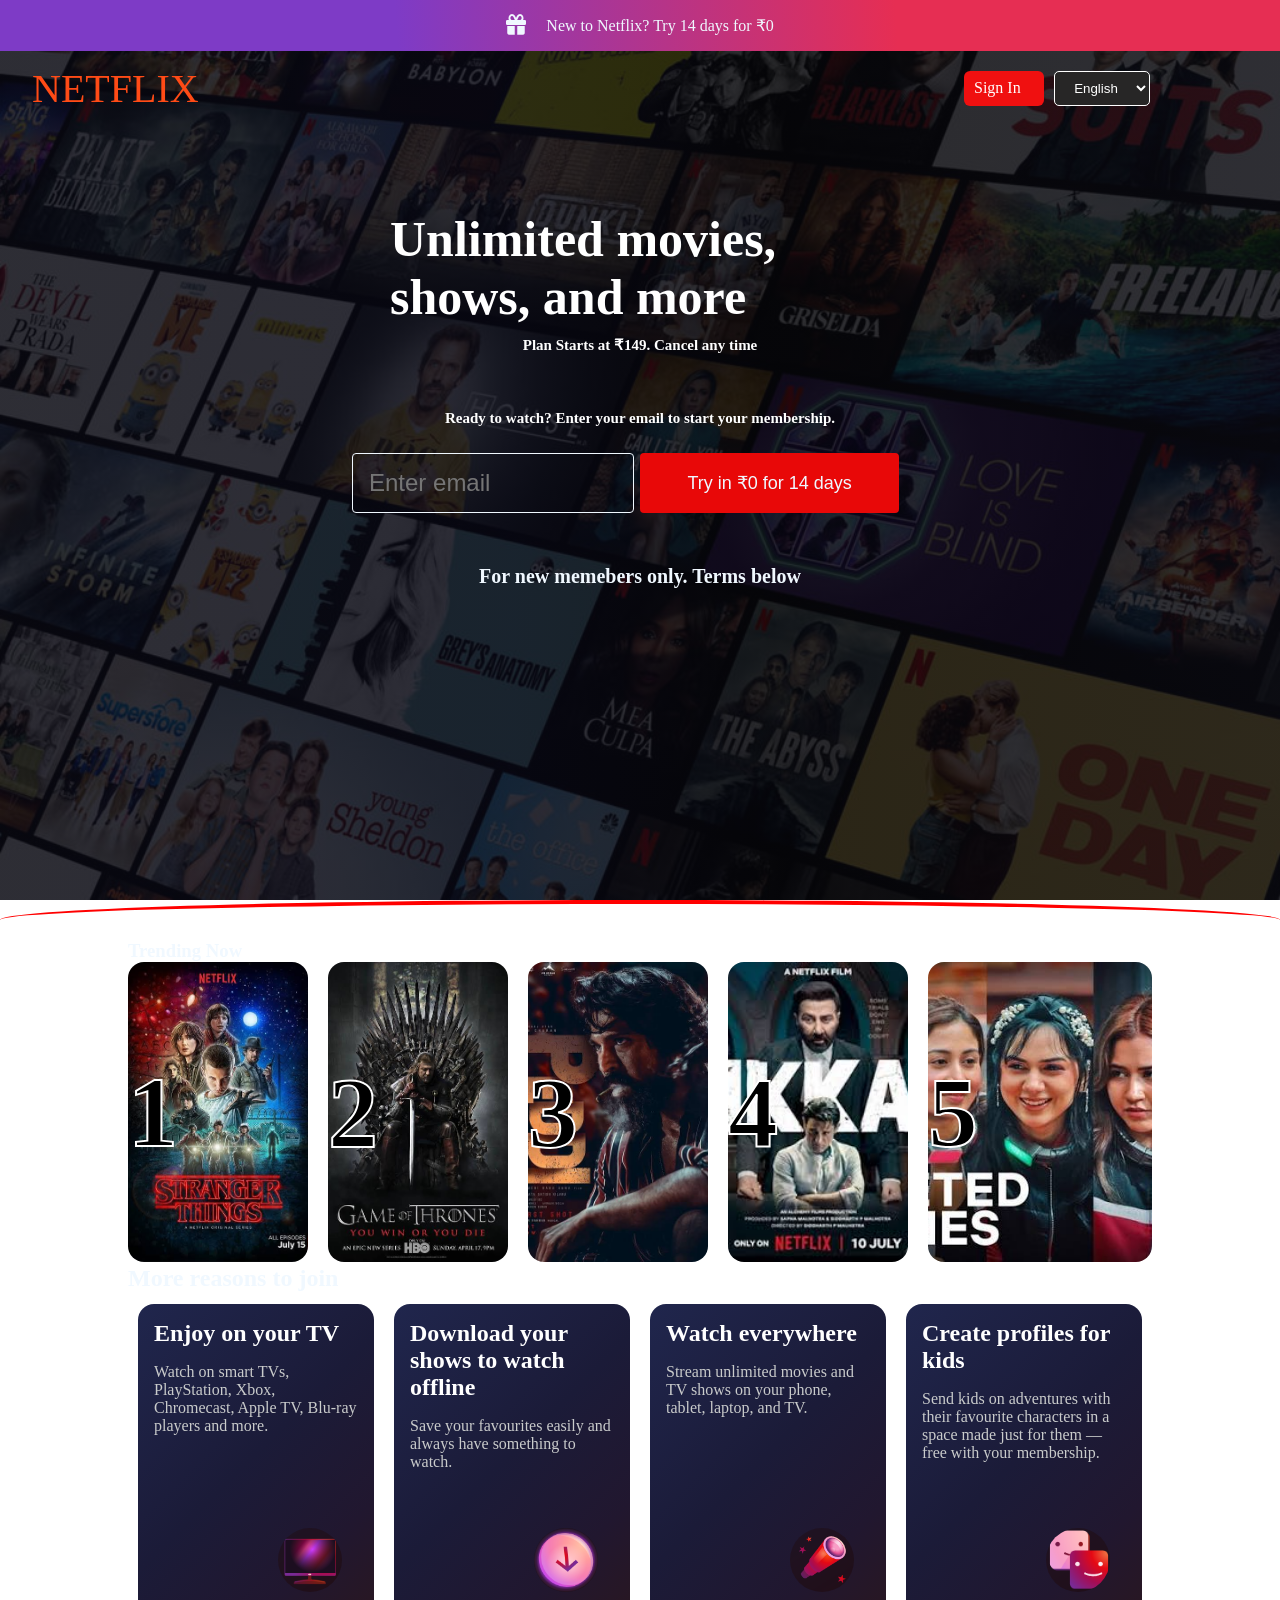
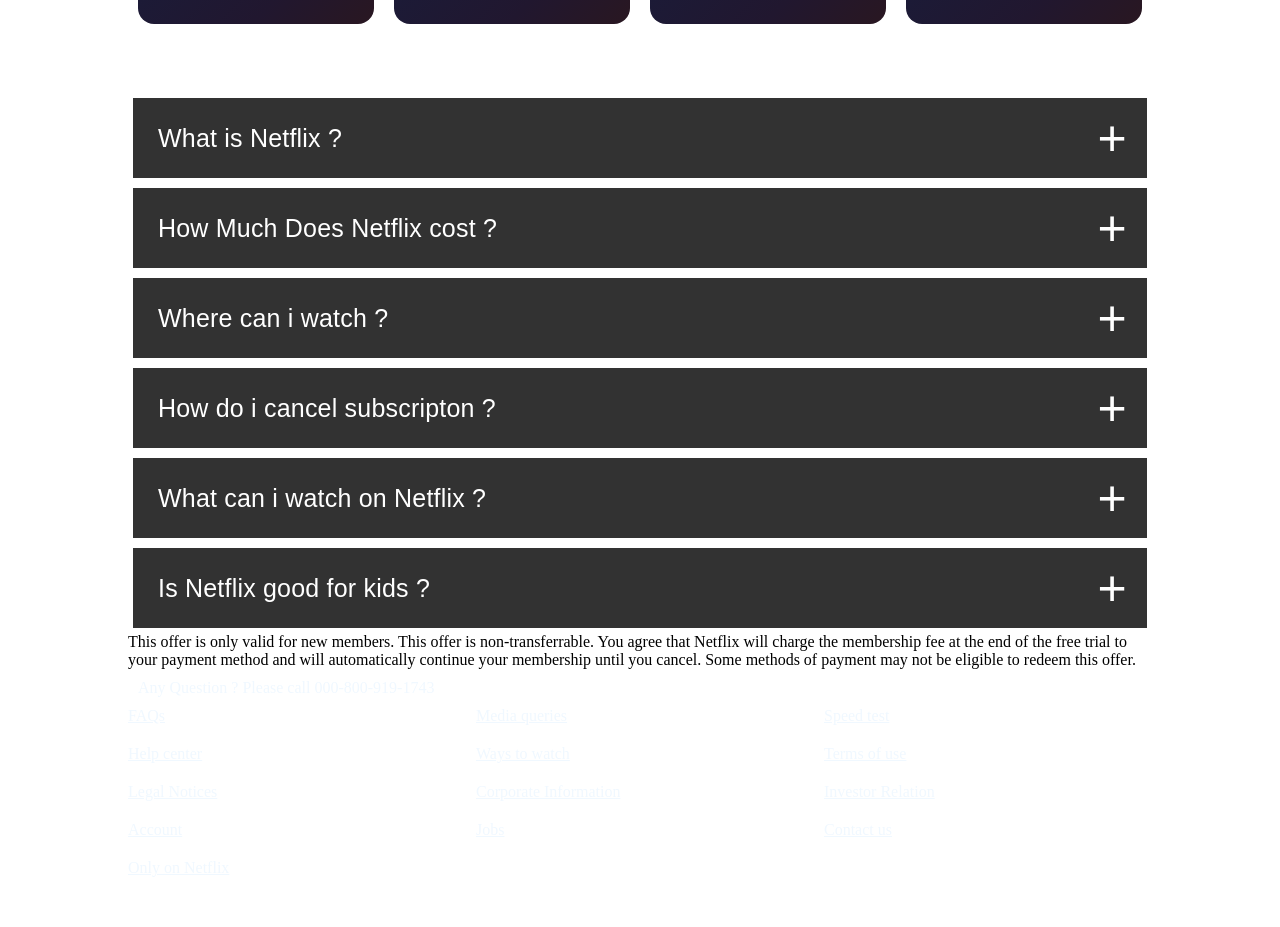
==== index.html @ bebeac04 "Rename Netflixclone.html to index.html" ====
<!DOCTYPE html>
<html lang="en">
<head>
    <meta charset="UTF-8">
    <meta name="viewport" content="width=device-width, initial-scale=1.0">
    <title>Document</title>
    <link rel="stylesheet" href="Netflixclone.css">
     <link rel="stylesheet"
      href="https://cdnjs.cloudflare.com/ajax/libs/font-awesome/6.5.2/css/all.min.css">
</head>
    <body>
             <div class="header11">
         <div class="imgcontainer11">  
            <!-- <img src="giftt.jpg" class="actimage11"> -->
             <i class="fa-solid fa-gift"></i>
         </div>
         <a href="loginpage.html"> New to Netflix? Try 14 days for &#8377;0</a>
      </div>
         <div class="page1">
            <div class="header">
      <div class="netflix-title">
         <p class="netflix-text">NETFLIX</p>
      </div>
           <div class="headerfeature">
                <div class="signinbox">
                     <a class="actsignin" href="loginpage.html"> Sign In</a>
                      </div>
                <div class="languagebox"> 
                   <select name="language" id="language">
                    <option value="en">English</option>
                    <option value="hi">Hindi</option>
                    <option value="fr">Marathi</option>
                    <option value="es">Bengali</option>
                    <option value="pj">Punjabi</option>
                   </select>
                </div>
            </div>
            
           </div>

        <div class="maincontainer">
           <div class="childcontainer">
          
          <div class="Mainheading">
          <h1>  Unlimited movies, shows, and more  </h1>
          </div>
           <p> Plan Starts at &#8377;149. Cancel any time</p>
           <br>
        </br>

           <div class="mid"> <p> Ready to watch? Enter your email to start your membership.</p>
              </div>
           <div class="inputcontainer"> 
             <div class="inputbox">  <input type="text" placeholder="Enter email" class="input-email"> </div>
             <div class="inputbox">  <button> Try in &#8377;0 for 14 days </button> </div>
           </div>
          <div> 
            <h3>For new memebers only. Terms below</h3>
          </div>
           </div>

           </div>
         </div>
         <!-- page 1 content -->

         <div class="page2">
           <div class="redline"></div>
            <div class="headerbox"> 
               <h3 id="mainheading"> Trending Now </h3>
            </div>

            <div class="contentbox">
              
               <div class="boxpage2">
                  <img src="./images/st.jpg"  class="boxpage2img">
                  <span class="number">1</span>
               </div>
                 <div class="boxpage2">
                  <img src="./images/got.jpg"  class="boxpage2img">
                  <span class="number">2</span>
               </div>
                 <div class="boxpage2">
                  <img src="./images/peddi.jpeg"  class="boxpage2img">
                  <span class="number">3</span>
               </div>
                 <div class="boxpage2">
                  <img src="./images/ikka.jpeg"  class="boxpage2img">
                  <span class="number">4</span>
               </div>
                 <div class="boxpage2">
                  <img src="./images/lockup.jpeg"  class="boxpage2img">
                  <span class="number">5</span>
               </div>

            </div>
            <!-- full screen detail -->
             <div class="image-modal">
                   <span class="close-btnn">&times;</span>
                   <img class="modal-img">
                   <div class="modal-detail">
                     <div class="detail-top">
                        <span class="year">2026</span>
                        <span class="movie-type">Action</span>
                        <span class="ager"> U/A 13+</span>
                     </div>
                     <div class="detail-bottom">
                        Lorem ipsum dolor sit amet consectetur adipisicing elit. Placeat, facere!
                     </div>
                        <a class="detail-btn" href="loginpage.html"> Try 14 days for  &#8377;0</a>
                   </div>

             </div>

          <div class="about">

          <div id="mainheading2"> 
            <h2> More reasons to join</h2>
          </div>

            <div class="reasontojoin">

           <div class="reasonbox">
           <div class="reasontext">
            <h2>Enjoy on your TV </h2>
            <p>  Watch on smart TVs, PlayStation, Xbox, Chromecast, Apple TV, Blu-ray players and more. 
                </p>
                    </div>
            <div class="reasonimgbox">
              
              <div class="imgposition">
             <img src="./images/tvclone.jpg" >
              </div>
            </div>
         </div>

           <div class="reasonbox">
           <div class="reasontext">
            <h2>Download your shows to watch offline </h2>
            <p> Save your favourites easily and always have something to watch.

            </p>
            </div>
            <div class="reasonimgbox">
               <div class="imgposition">
                <!-- <img src="reasonimg.jpeg" class="actreasonimg"> -->
                <img src="./images/downloadclone.png" alt="">

              </div>
            </div>


         </div>

           <div class="reasonbox">
           <div class="reasontext">
            <h2>Watch everywhere</h2>
            <p> Stream unlimited movies and TV shows on your phone, tablet, laptop, and TV.

            </p>
            </div>
                 <div class="reasonimgbox">
               <div class="imgposition">
                 <img src="./images/3rdimageclone.png" alt="">
              </div>
            </div>


         </div>

           <div class="reasonbox">
           <div class="reasontext">
            <h2> Create profiles for kids </h2>
            <p> Send kids on adventures with their favourite characters in a space made just for them — free with your membership.
            </p>
              </div>
            <div class="reasonimgbox">
               <div class="imgposition">
              <img src="./images/kidsclone.png" alt="">
              </div>
         </div>


         </div>


            </div>
            </div>
         </div>

         <!-- page 2 content -->

      <div class="page3">   
           
      <div class="page3header">
        <h2> Frequently Asked Question </h2>  
      </div>

      <div class="Questions">
      
         <div class="actquestion">
            <h2>What is Netflix ?</h2>
            <i class="fa-solid fa-plus" id="plus-icon"></i> 
         </div>
         <div class="answer">
            Netflix is a streaming service that offers a wide variety of award-winning TV shows, movies, anime, documentaries and more – on thousands of internet-connected devices.

You can watch as much as you want, whenever you want, without a single ad – all for one low monthly price. There's always something new to discover, and new TV shows and movies are added every week!
         </div>

         <div class="actquestion">
            <h2>  How Much Does Netflix cost ?</h2>
             <i class="fa-solid fa-plus" id="plus-icon"></i>
         </div>
         <div class="answer">
            New members can try 14 days of Netflix for ₹0. After the free trial ends, your plan will automatically renew at the regular price depending on the plan you select. Plans range from ₹149 to ₹649.

Watch Netflix on your smartphone, tablet, Smart TV, laptop or streaming device. No extra costs, cancel at anytime.
         </div>

         <div class="actquestion" > 
            <h2> Where can i watch ? </h2>
             <i class="fa-solid fa-plus" id="plus-icon"></i>
         </div>
         <div class="answer">
            Watch anywhere, anytime. Sign in with your Netflix account to watch instantly on the web at netflix.com from your personal computer or on any internet-connected device that offers the Netflix app, including smart TVs, smartphones, tablets, streaming media players and game consoles.
You can also download your favourite shows with the iOS or Android app. Use downloads to watch while you're on the go and without an internet connection. Take Netflix with you anywhere.
         </div>

         <div class="actquestion" > 
            <h2> How do i cancel subscripton ?</h2>
             <i class="fa-solid fa-plus" id="plus-icon"></i>
         </div>
         <div class="answer">
           <p> Netflix is flexible. You can easily cancel your account online in two clicks. There are no cancellation fees – start or stop your account </p>

         </div>

         <div class="actquestion">
            <h2>  What can i watch on Netflix ?</h2>
             <i class="fa-solid fa-plus" id="plus-icon"></i>
         </div>
         <div class="answer">
            Netflix has an extensive library of feature films, documentaries, shows, anime, award-winning Netflix originals, and more. Watch as much as you want, anytime you want.
         </div>

         <div class="actquestion"> 
            <h2> Is Netflix good for kids ? </h2>
             <i class="fa-solid fa-plus" id="plus-icon"></i>
         </div>
         <div class="answer">
            The Netflix Kids experience is included in your membership to give parents control while kids enjoy family-friendly TV shows and films in their own space.

Kids profiles come with PIN-protected parental controls that let you restrict the maturity rating of content kids can watch and block specific titles you don’t want kids to see.
         </div>
        
          <div class="page3footer">  
            <p>This offer is only valid for new members. This offer is non-transferrable. You agree that Netflix will charge the membership fee at the end of the free trial to your payment method and will automatically continue your membership until you cancel. Some methods of payment may not be eligible to redeem this offer.</p>
          </div>
         </div>
         
        <!-- page 3 content -->
         <div class="page4"> 
            <div class="page4header"> 
           <p> Any Question ? Please call  <a> 000-800-919-1743</a></p>
            </div>

            <div class="specialfeaturs">
               <a >FAQs</a>
               <a >Media queries</a>
               <a> Speed test </a>
               <a href="">Help center </a>
               <a href="">Ways to watch</a>
               <a href="">Terms of use </a>
               <a href=""> Legal Notices</a>
               <a href="">Corporate Information</a>
               <a href=""> Investor Relation </a>
               <a href="">Account </a>
               <a href=""> Jobs</a>
               <a href="">Contact us</a>
               <a href="">Only on Netflix</a>
         
        </div>
           <div class="page4footer">
             <p >© 2026 Nitin Maurya. Netflix Landing page project.</p>
           </div>
            </div>
        </div>
        




        <script src="script.js"></script>
    </body>
    </html>
---- Netflixclone.css ----
*{
    margin: 0;
    padding: 0;
    box-sizing: border-box;
}
body{
    padding:0;
    margin:0;
    transition: all 400ms ease;
}
@view-transition{
   navigation:auto;
}
button{
    cursor: pointer;
}
.header11{
    width: 100%;
    height: 3.2rem;
    display: flex;
    position: fixed;
    z-index: 100;
    gap:20px;
    justify-content: center;
    align-items: center;
    background: #8A54C2;
    background: linear-gradient(86deg, rgb(126, 59, 198) 31%, rgb(230, 46, 83) 70%);
}
i{
    color: aliceblue;
    font-size: 20px;
}
a{
    color: aliceblue;
    font-family: fantasy;
    cursor: pointer;
    text-decoration: none;
}
.page1{
     background:linear-gradient(to right,rgba(9, 9, 18, 0.8), rgba(8, 8, 20, 0.8) 40%,rgba(6, 6, 10, 0.8)60%,rgba(10, 10, 17, 0.8)),
      url("./images/netflixbgimg.jpg");
    background-repeat: no repeat;
    background-size: cover;
    background-position: center;
    min-height: 100vh;
}
.header{
    width:100%;
    height: 10rem;
    display: flex;
    gap:15px;
    justify-content:space-between;
    align-items: center;     
}
.netflix-title{
    margin-top:1rem;
    margin-left: 2rem;
}
.netflix-text{
    font-size:40px;
    color: #ff4b16;
}
.headerfeature{
    margin-top: 1rem;
    margin-right: 1rem;
    display: flex;
    align-self:center;
    gap: 10px;
    height:35px;
    width:300px;
}
.signinbox{
 width:80px;
 border:none;
 border-radius:6px;
 display:flex;
 justify-content: center;
 align-items: center;
 background-color: rgb(240, 16, 16);

}  
.actsignin{
    display: flex;
    align-items: center;
    color:white;
    width: 60px;
    text-align: center;
}
#language{
    color: white;
    background: #272626;
    border: 1px solid white;
    border-radius: 5px;
    text-align: center;
    text-align-last: center;
    width:6rem;
    height:2.2rem;
}
.maincontainer{
   width:500px;
   height:70%;
   margin:0 auto;
   padding-top:50px;
}
.childcontainer{
   display: flex;
   flex-direction: column;
   justify-content: center;
   align-items: center;
}
.Mainheading{
    font-family: fantasy;
    color:white;
    font-size: 25px;
    font-weight: 900;
}
.childcontainer p{
     font-family:fantasy;
     color:white;
     padding: 10px;
     font-size: 15px;
     font-weight: bold;
}
.childcontainer h3{
    font-size: 20px;
    font-family: fantasy;
    color:aliceblue;
}
.input-email{
    border: 1px solid aliceblue;
    padding-left: 1rem;
    border-radius:4px;
    margin: 0 auto;
    width: 98%;
    height: 60%;
    font-size: 1.5rem;
    background-color: transparent;
    color:azure;
}
.inputcontainer{
    margin-top: 1rem;
    display: flex;
    width:36rem;
    height:7rem;
}
.inputbox{
    border-radius:4px;
    margin: 0 auto;
    width:99%;
    height:90%;
    font-size:1.5rem;
    background-color: transparent;
    color:azure;
}
.inputbox button{
     background-color: rgb(232, 8, 8);
     font-size:large;
     overflow: hidden;
     border-radius: 4px;
     color: aliceblue;
     height: 60%;
     width: 90%;
     border: none;
}
 .page2{
  background: 
  linear-gradient(to bottom,
  #06041f
  ),
  url("")
 }
 .redline{
    width: 100%;
    height: 40px;
    border-top: 4px solid red;
    border-radius:60%;
    box-shadow:0,0,10px red;
 }
 .headerbox{
   width:80%;
   margin: 0 auto;

 }
 #mainheading{
    font-family: fantasy;
    color: aliceblue;
 }
 #mainheading2{
    width:80%;
    margin: 0 auto;
    height: 2rem;
    display: flex;
    align-items: center;
}
#mainheading2 h2{
   font-family: fantasy;
   color: aliceblue;  
}
 .contentbox{
    width:80%;
    margin: auto;
    display: flex;
    gap:20px;
    overflow: hidden;
 }
 .boxpage2{
    position: relative;
    z-index: 1;
   min-width: 180px;
   height: 300px;
   display: flex;
   justify-items: center;
   align-items: center;
   transition: transform 0.3s ease;
 }
 .image-modal{
   display: none;
   position:fixed;
   inset:0;
   z-index: 1000;
   background: rgba(0,0,0,0.7);
   backdrop-filter:blur(6px);
   flex-direction: column;
   justify-content: center;
   align-items: center;
   height: 600px;
   width: 650px;
   margin: 2rem auto;
   border-radius: 8px;
 }
 .modal-img{
   position: absolute;
   width: 650px;
   height: 600px;
   object-fit: cover;
   border-radius: 8px;
 }
 .modal-detail{
   width: 100%;
   bottom:0px;
   height:600px;
   background: linear-gradient(to top,#181818 20%,transparent 100%);
   z-index:2000;
   display: flex;
   flex-direction: column; 
   justify-content:end;
 }
 .detail-top{
   margin-left:2rem;
 }
 .detail-bottom{
   margin: 2rem;
   margin-bottom:6rem;
   color: white;
 }
 .detail-btn{
   margin-bottom: 1rem;
   margin-left: 2rem;
   padding: 1rem;
   border: none;
   border-radius: 5px;
   background-color: #ff4b16;
   width:170px;
 }
 .detail-top span{
   border-radius:3px;
   background: #323232;
   color: #fff;
   font-size: smaller;
   padding:0.5rem;
   transition: all 300ms ease;
 }
 .detail-top span:hover{
   background: #272626;
 }
 .close-btnn{
   display: flex;
   justify-content: center;
   align-items: center;
   position:absolute;
   z-index:2001;
   height: 40px;
   width: 40px;
   font-size: 35px;
   border-radius: 50%;
   top: 15px;
   right: 15px;
   color:white;
   cursor: pointer;
   transition: all 300ms ease;
 }
 .close-btnn:hover{
   background:#565555;
 }
 .number{
    position: absolute;
    /* left: 60px;
    bottom:-10px; */
    font-family: fantasy;
    font-size: 100px;
    font-weight: bold;
    color: black;

    -webkit-text-stroke: 2px white;
 }
 .boxpage2:hover{
    cursor: pointer;
   transform: scale(1.07);
 }
 .boxpage2img{
    object-fit: cover;
    object-position: center;
    height: 100%;
    width:100%;
    border-radius: 1rem;
 }
 .reasontojoin{
    display: grid;
    grid-template-columns: repeat(4,1fr);
    width: 80%;
    margin: 0 auto;
    height: 100%;
 }
 @media (max-width: 1000px) {
    .reasontojoin{
        grid-template-columns: repeat(2,1fr);
    }
 }
 .reasonbox{
    display:grid;
    height:20rem;
    grid-template-rows: repeat(2,1fr);
    background: linear-gradient(135deg,#20264d 0%, #1b1b38 48%,#21172f 78%, #291721 100%);
    border-radius:1rem;
    margin: 10px;
    padding: 1rem;
 }
 .reasontext h2{
        font-family:fantasy;
        font-weight:bold;
        color:white;
        margin-bottom: 1rem;
 }
 .reasontext p{
        font-family:fantasy;
        color:rgb(201, 203, 203);
 }
 .reasonimgbox{
    display:flex; 
    justify-content:end;
    align-items: end;
 }
 .imgposition{
    height: 4rem;
    width: 4rem;
    overflow:hidden;
    margin: 1rem;
 }
 .imgposition img{
   object-fit: cover;
   height:100%;
   width: 100%;
   border-radius:50%;
 }
 .actreasonimg{
    object-fit: cover;
    height: 100%;
    width:100%;
 }
  .page3{
     background: 
     linear-gradient(to bottom,
         #020024
         ),
        url("")
        }
 .page3header{
    width:80%;
    margin: auto;
    padding: 1rem;
    font-family: fantasy;
    color:white;
 }

 .Questions{
    width:80%;
    display:grid;
    grid-template-columns: 1fr;
    margin:0 auto;
    overflow: none;
 }
 #plus-icon{
   transition: transform 0.3s ease;
 }
 #plus-icon.active{
   transform: rotate(45deg);
 }
 .answer{
    display: none;
    width:99%;
    margin: -2px auto;
    background: #323232;
    transition: all 400ms ease,padding 0.4s ease;
    font-size:25px;
    color:#fff;
    font-family: Arial, Helvetica, sans-serif;
    font-weight: 400;
    letter-spacing:0.2px;
    line-height: 1.4;
    padding: 20px 25px;
 }
 .actquestion.active +.answer{
    display: block;
    max-height: 400px;
    padding: 20px;
 }
 .actquestion{
    display: flex;
    justify-content:space-between;
    cursor: pointer;
    margin:5px;
    background-color: #323232;
    align-items: center;
    height: 5rem;
 }
 .actquestion:hover{
    background-color: rgb(76, 75, 75);
    transition-duration: 500ms;
    transition-timing-function: ease;
 }
 .actquestion i{
    font-size:50px;
    color:#fff;
    font-family: Arial, Helvetica, sans-serif;
    font-weight: 400;
    letter-spacing:0.2px;
    line-height: 1.4;
    margin-right: 20px;
 }
 .actquestion h2{
    font-size:25px;
    color:#fff;
    font-family: Arial, Helvetica, sans-serif;
    font-weight: 400;
    letter-spacing:0.2px;
    line-height: 1.4;
    padding: 20px 25px;
 }
.page4header p{
    color: aliceblue;
    width: 80%;
    padding: 10px;
    margin: auto;
}
.specialfeaturs{
    display:grid;
    grid-template-columns: repeat(auto-fit,minmax(250px,1fr));
    gap:20px;
    margin: 0 auto;
    width: 80%;
}
.specialfeaturs a{
    text-decoration: underline;
    color: aliceblue;
}
.specialfeaturs a:hover{
    color: blue;
    transition: all 300ms ease;
}
.page4footer{
    display: flex;
    justify-content: center;
    padding: 1rem;
    color: #fff;
}




@media(max-width:600px){
.page1{
    min-height: 100%;
}
.netflix-title{
    margin-top:1rem;
    margin-left:1rem;
    margin-right: 2rem;
}
.netflix-text{
    font-size:25px;
}
.maincontainer{
    display: flex;
    justify-content: center;
    align-items: center;
    padding-left: 2rem;
    width: 100%;
}
.childcontainer{
    width: 100%;
}
.Mainheading{
  font-size: 15px;
}
.inputcontainer{
    display: flex;
    flex-direction: column;
    align-items: center;
    justify-content: center;
    width: 100%;
    height: 8rem;
}
.inputbox{
    width:90%;
}
 .contentbox{
    width:80%;
    margin: auto;
    display: flex;
    gap:20px;
    overflow:scroll;
 }
 .boxpage2{
    position: relative;
    z-index: 1;
    min-width:100px;
    height:150px;
    display: flex;
    justify-items: center;
    align-items: center;
    transition: transform 0.3s ease;
 }
 .number{
    position: absolute;
    bottom: 20px;
    font-family: fantasy;
    font-size: 50px;
    font-weight: bold;
    color: black;
    -webkit-text-stroke: 2px white;
 }
 .boxpage2:hover{
    cursor: pointer;
    transform: scale(1.05);
 }
 .boxpage2img{
    object-fit: cover;
    object-position: center;
    height: 100%;
    width:100%;
    border-radius: 1rem;
 }
 #mainheading2{
    margin-top: 1.5rem;
    font-size: 13px;
 }
 .image-modal{
   height:400px;
   width:100%;
   margin: 6rem auto;
   border-radius: 8px;
 }
 .modal-img{
   position: absolute;
   width:100%;
   height: 400px;
   object-fit: cover;
   border-radius:8px;
 }
 .modal-detail{
   width: 100%;
   bottom:0px;
   height:400px;
   background: linear-gradient(to top,#181818 20%,transparent 100%);
   z-index:2000;
   display: flex;
   flex-direction: column; 
   justify-content:end;
 }
 .detail-top{
   margin-left:1rem;
 }
 .detail-bottom{
   margin-bottom: 4rem;
 }
 .detail-btn{
   padding: 0.6rem;
 }
 .close-btnn{
   top: 15px;
   right: 15px;
 }
.reasontojoin{
        grid-template-columns: repeat(1,1fr);
    }
.reasonbox{
    display:grid;
    margin: 5px auto;
    width: 100%;
    height:13rem;
    grid-template-rows: repeat(2,1fr);
 }
.page3header{
    padding-top: 1.5rem;
    padding-bottom: 1rem;
    font-size:11px;
 }
.actquestion{
    display: flex;
    justify-content:space-between;
    min-height:4rem ;
    margin: 5px;
 }
.Questions{
    width:90%;
    display:grid;
    grid-template-columns:1fr;
    margin:auto;
    overflow: none;
 }
 .actquestion i{
    font-size: 25px;
    margin-right: 10px;
 }
 .actquestion h2{
   font-size: 20px;
 }
 .answer{
   font-size: 18px;
 }
 .page3footer{
    margin-top: 1.5rem;
    margin-bottom: 1.5rem;
 }
 .specialfeaturs{
    gap: 15px;
}
}
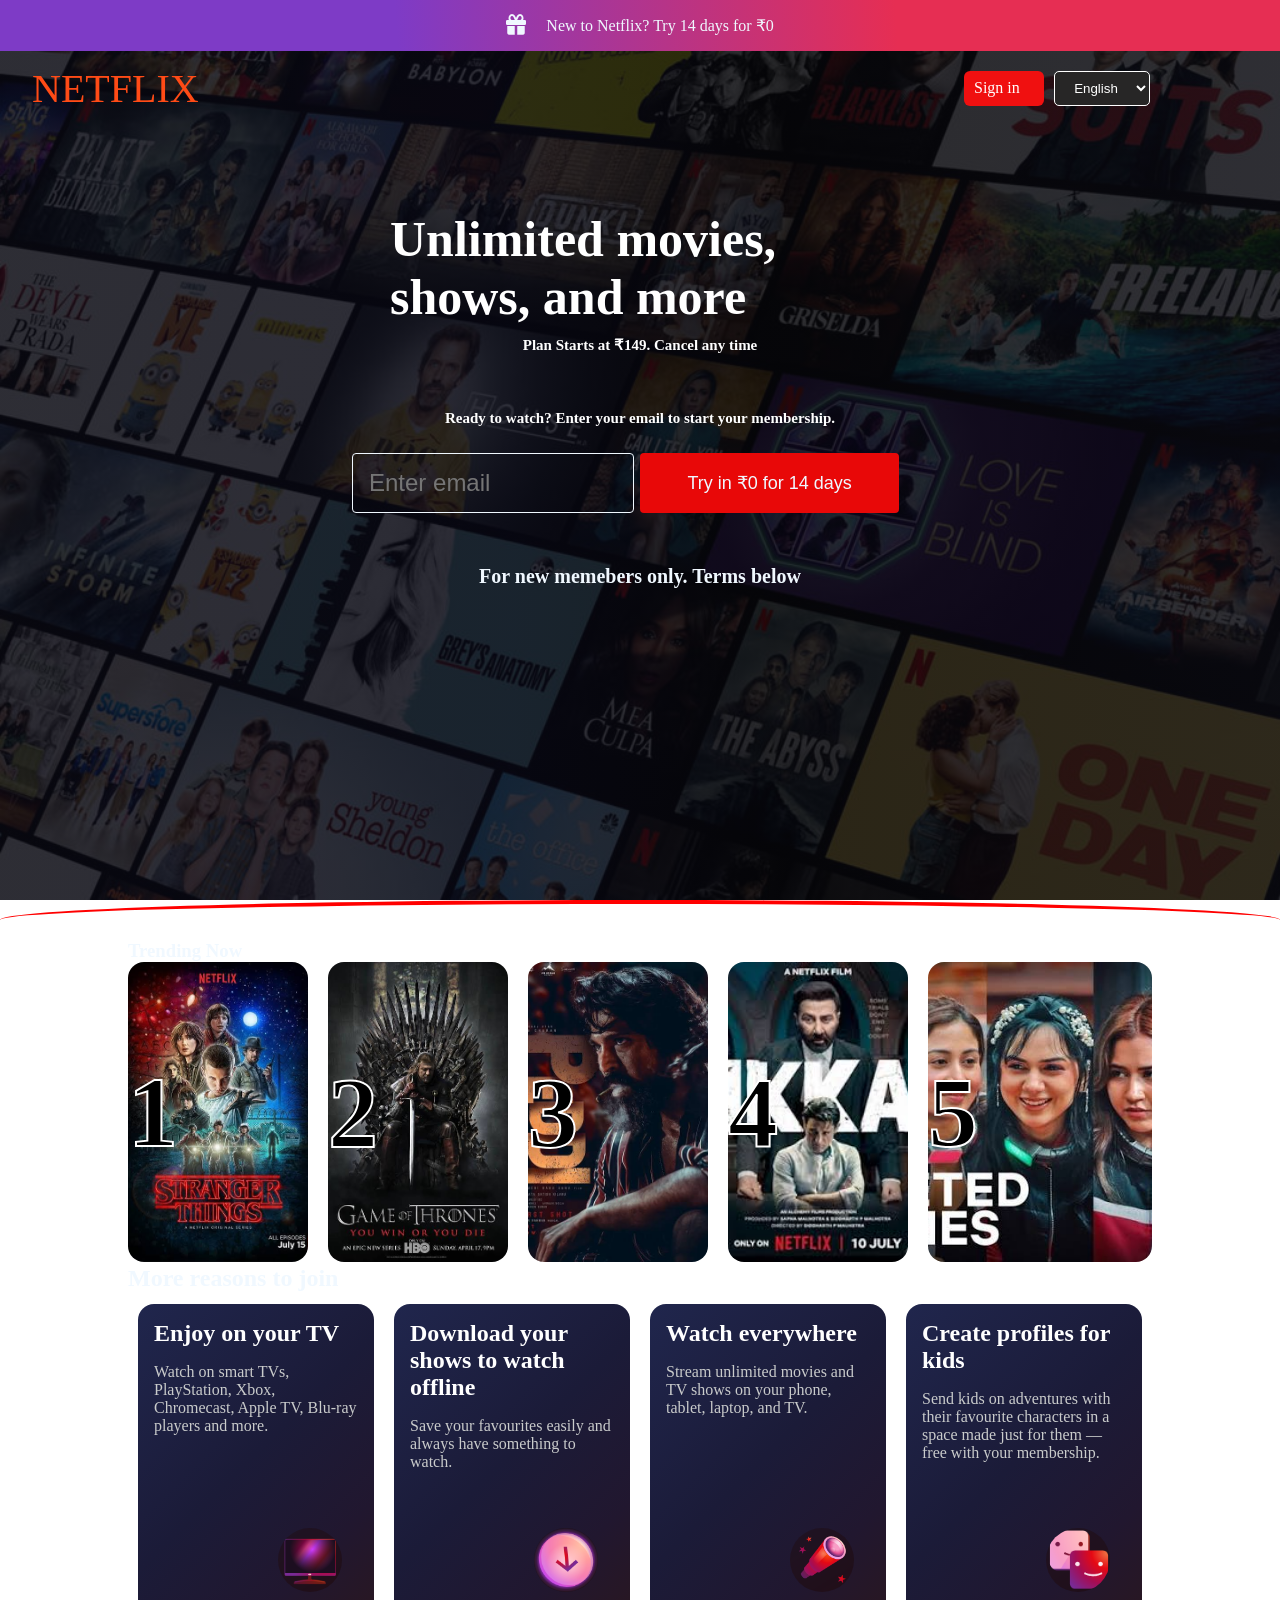
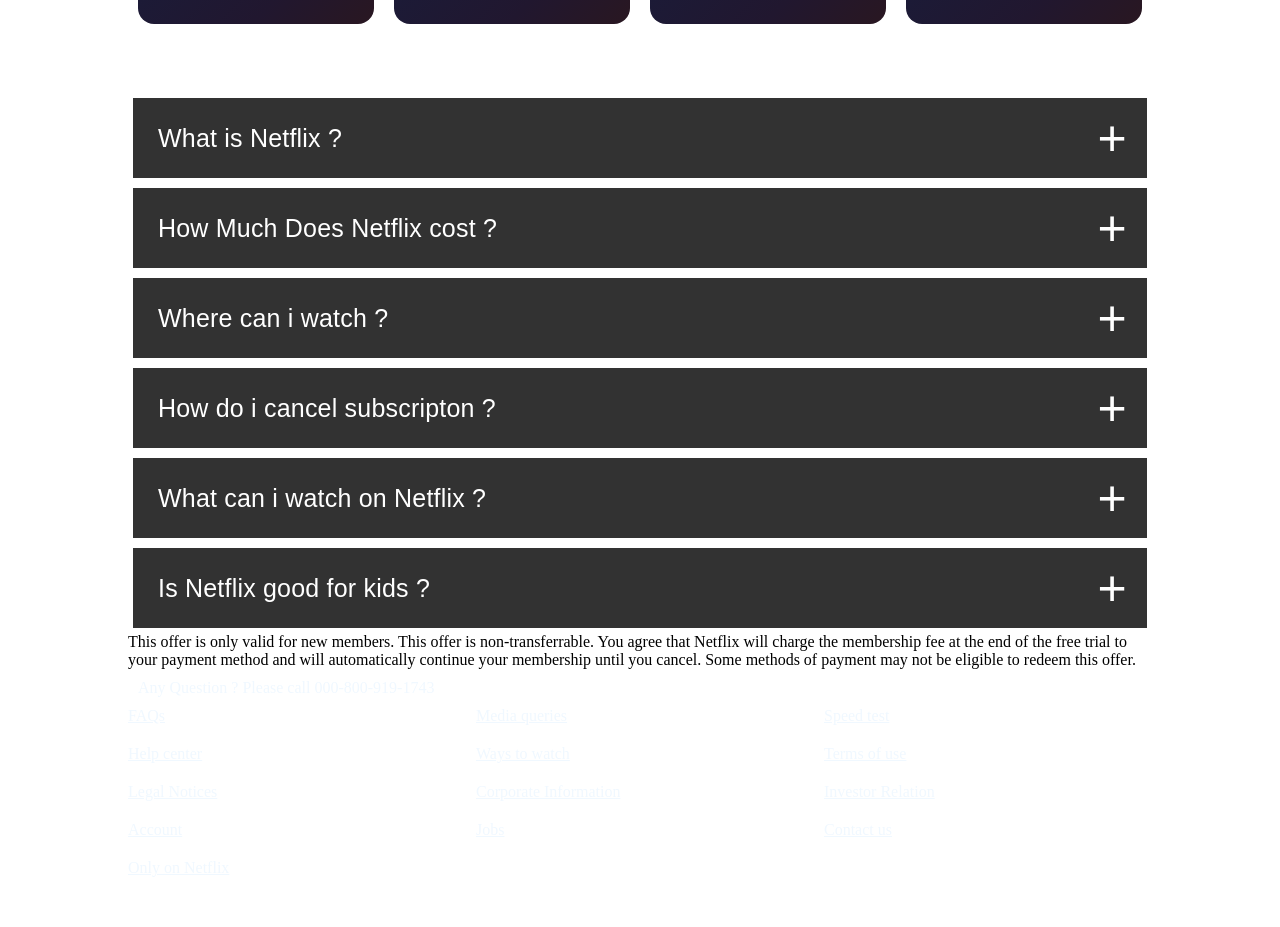
==== commit bd0d0e9d: "Updated login feature" ====
--- a/index.html
+++ b/index.html
@@ -23,7 +23,7 @@
       </div>
            <div class="headerfeature">
                 <div class="signinbox">
-                     <a class="actsignin" href="loginpage.html"> Sign In</a>
+                     <a class="actsignin" id="login-btn"> Sign In</a>
                       </div>
                 <div class="languagebox"> 
                    <select name="language" id="language">
@@ -52,7 +52,7 @@
               </div>
            <div class="inputcontainer"> 
              <div class="inputbox">  <input type="text" placeholder="Enter email" class="input-email"> </div>
-             <div class="inputbox">  <button> Try in &#8377;0 for 14 days </button> </div>
+             <div class="inputbox">  <button id="login-btn"> Try in &#8377;0 for 14 days </button> </div>
            </div>
           <div> 
             <h3>For new memebers only. Terms below</h3>
@@ -106,7 +106,7 @@
                      <div class="detail-bottom">
                         Lorem ipsum dolor sit amet consectetur adipisicing elit. Placeat, facere!
                      </div>
-                        <a class="detail-btn" href="loginpage.html"> Try 14 days for  &#8377;0</a>
+                        <a class="detail-btn" href="loginpage.html" id="login-btn"> Try 14 days for  &#8377;0</a>
                    </div>
 
              </div>
@@ -292,4 +292,4 @@
 
         <script src="script.js"></script>
     </body>
-    </html>
+    </html>
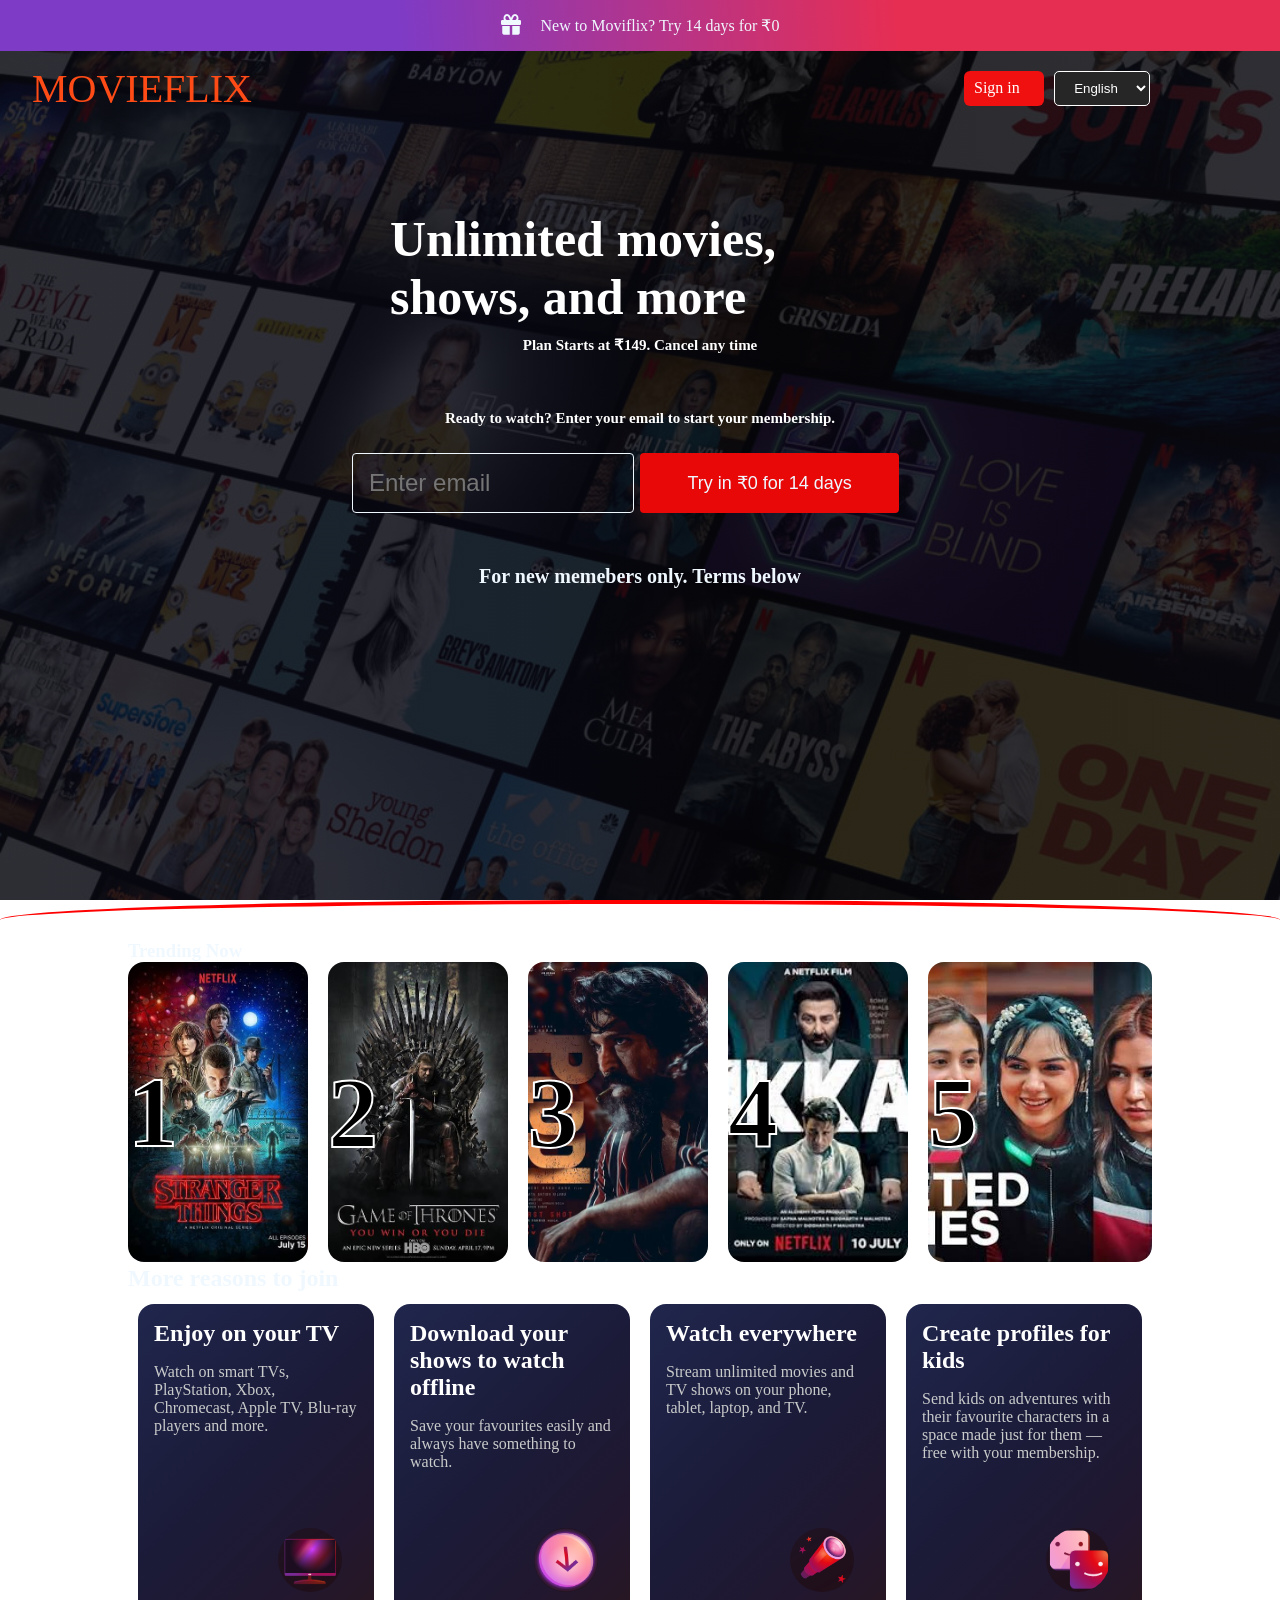
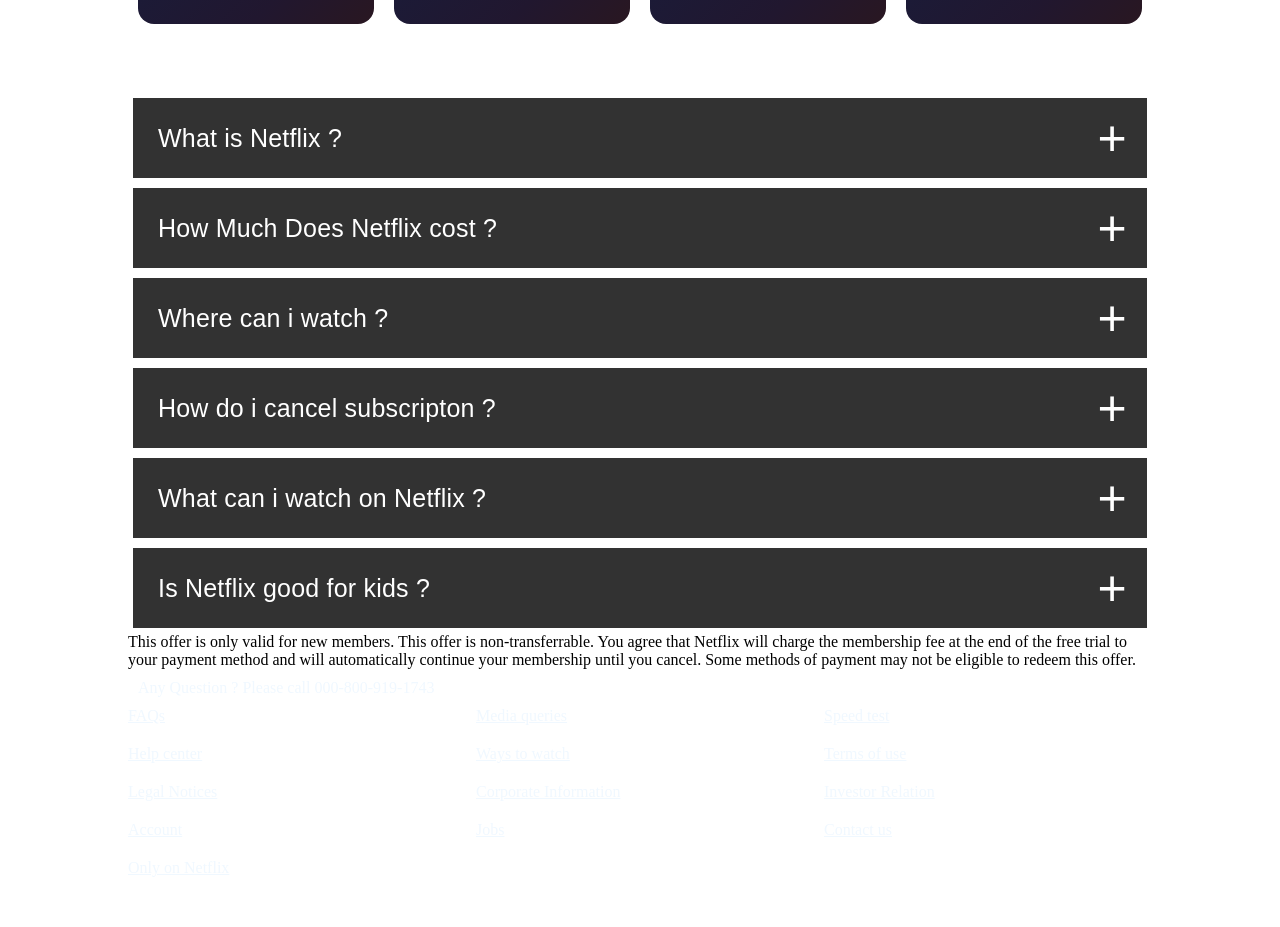
==== commit b2992070: "name changes" ====
--- a/index.html
+++ b/index.html
@@ -4,7 +4,7 @@
     <meta charset="UTF-8">
     <meta name="viewport" content="width=device-width, initial-scale=1.0">
     <title>Document</title>
-    <link rel="stylesheet" href="Netflixclone.css">
+    <link rel="stylesheet" href="index.css">
      <link rel="stylesheet"
       href="https://cdnjs.cloudflare.com/ajax/libs/font-awesome/6.5.2/css/all.min.css">
 </head>
@@ -14,12 +14,12 @@
             <!-- <img src="giftt.jpg" class="actimage11"> -->
              <i class="fa-solid fa-gift"></i>
          </div>
-         <a href="loginpage.html"> New to Netflix? Try 14 days for &#8377;0</a>
+         <a href="loginpage.html"> New to Moviflix? Try 14 days for &#8377;0</a>
       </div>
          <div class="page1">
             <div class="header">
       <div class="netflix-title">
-         <p class="netflix-text">NETFLIX</p>
+         <p class="netflix-text">MOVIEFLIX</p>
       </div>
            <div class="headerfeature">
                 <div class="signinbox">
@@ -281,7 +281,7 @@
          
         </div>
            <div class="page4footer">
-             <p >© 2026 Nitin Maurya. Netflix Landing page project.</p>
+             <p >© 2026 Nitin Maurya. Educational Project- Not Affiliated with Netflix </p>
            </div>
             </div>
         </div>
@@ -292,4 +292,4 @@
 
         <script src="script.js"></script>
     </body>
-    </html>+    </html>
--- a/index.css
+++ b/index.css
@@ -0,0 +1,638 @@
+*{
+    margin: 0;
+    padding: 0;
+    box-sizing: border-box;
+}
+body{
+    padding:0;
+    margin:0;
+    transition: all 400ms ease;
+}
+@view-transition{
+   navigation:auto;
+}
+button{
+    cursor: pointer;
+}
+.header11{
+    width: 100%;
+    height: 3.2rem;
+    display: flex;
+    position: fixed;
+    z-index: 100;
+    gap:20px;
+    justify-content: center;
+    align-items: center;
+    background: #8A54C2;
+    background: linear-gradient(86deg, rgb(126, 59, 198) 31%, rgb(230, 46, 83) 70%);
+}
+i{
+    color: aliceblue;
+    font-size: 20px;
+}
+a{
+    color: aliceblue;
+    font-family: fantasy;
+    cursor: pointer;
+    text-decoration: none;
+}
+.page1{
+     background:linear-gradient(to right,rgba(9, 9, 18, 0.8), rgba(8, 8, 20, 0.8) 40%,rgba(6, 6, 10, 0.8)60%,rgba(10, 10, 17, 0.8)),
+      url("./images/netflixbgimg.jpg");
+    background-repeat: no repeat;
+    background-size: cover;
+    background-position: center;
+    min-height: 100vh;
+}
+.header{
+    width:100%;
+    height: 10rem;
+    display: flex;
+    gap:15px;
+    justify-content:space-between;
+    align-items: center;     
+}
+.netflix-title{
+    margin-top:1rem;
+    margin-left: 2rem;
+}
+.netflix-text{
+    font-size:40px;
+    color: #ff4b16;
+}
+.headerfeature{
+    margin-top: 1rem;
+    margin-right: 1rem;
+    display: flex;
+    align-self:center;
+    gap: 10px;
+    height:35px;
+    width:300px;
+}
+.signinbox{
+ width:80px;
+ border:none;
+ border-radius:6px;
+ display:flex;
+ justify-content: center;
+ align-items: center;
+ background-color: rgb(240, 16, 16);
+
+}  
+.actsignin{
+    display: flex;
+    align-items: center;
+    color:white;
+    width: 60px;
+    text-align: center;
+}
+#language{
+    color: white;
+    background: #272626;
+    border: 1px solid white;
+    border-radius: 5px;
+    text-align: center;
+    text-align-last: center;
+    width:6rem;
+    height:2.2rem;
+}
+.maincontainer{
+   width:500px;
+   height:70%;
+   margin:0 auto;
+   padding-top:50px;
+}
+.childcontainer{
+   display: flex;
+   flex-direction: column;
+   justify-content: center;
+   align-items: center;
+}
+.Mainheading{
+    font-family: fantasy;
+    color:white;
+    font-size: 25px;
+    font-weight: 900;
+}
+.childcontainer p{
+     font-family:fantasy;
+     color:white;
+     padding: 10px;
+     font-size: 15px;
+     font-weight: bold;
+}
+.childcontainer h3{
+    font-size: 20px;
+    font-family: fantasy;
+    color:aliceblue;
+}
+.input-email{
+    border: 1px solid aliceblue;
+    padding-left: 1rem;
+    border-radius:4px;
+    margin: 0 auto;
+    width: 98%;
+    height: 60%;
+    font-size: 1.5rem;
+    background-color: transparent;
+    color:azure;
+}
+.inputcontainer{
+    margin-top: 1rem;
+    display: flex;
+    width:36rem;
+    height:7rem;
+}
+.inputbox{
+    border-radius:4px;
+    margin: 0 auto;
+    width:99%;
+    height:90%;
+    font-size:1.5rem;
+    background-color: transparent;
+    color:azure;
+}
+.inputbox button{
+     background-color: rgb(232, 8, 8);
+     font-size:large;
+     overflow: hidden;
+     border-radius: 4px;
+     color: aliceblue;
+     height: 60%;
+     width: 90%;
+     border: none;
+}
+ .page2{
+  background: 
+  linear-gradient(to bottom,
+  #06041f
+  ),
+  url("")
+ }
+ .redline{
+    width: 100%;
+    height: 40px;
+    border-top: 4px solid red;
+    border-radius:60%;
+    box-shadow:0,0,10px red;
+ }
+ .headerbox{
+   width:80%;
+   margin: 0 auto;
+
+ }
+ #mainheading{
+    font-family: fantasy;
+    color: aliceblue;
+ }
+ #mainheading2{
+    width:80%;
+    margin: 0 auto;
+    height: 2rem;
+    display: flex;
+    align-items: center;
+}
+#mainheading2 h2{
+   font-family: fantasy;
+   color: aliceblue;  
+}
+ .contentbox{
+    width:80%;
+    margin: auto;
+    display: flex;
+    gap:20px;
+    overflow: hidden;
+ }
+ .boxpage2{
+    position: relative;
+    z-index: 1;
+   min-width: 180px;
+   height: 300px;
+   display: flex;
+   justify-items: center;
+   align-items: center;
+   transition: transform 0.3s ease;
+ }
+ .image-modal{
+   display: none;
+   position:fixed;
+   inset:0;
+   z-index: 1000;
+   background: rgba(0,0,0,0.7);
+   backdrop-filter:blur(6px);
+   flex-direction: column;
+   justify-content: center;
+   align-items: center;
+   height: 600px;
+   width: 650px;
+   margin: 2rem auto;
+   border-radius: 8px;
+ }
+ .modal-img{
+   position: absolute;
+   width: 650px;
+   height: 600px;
+   object-fit: cover;
+   border-radius: 8px;
+ }
+ .modal-detail{
+   width: 100%;
+   bottom:0px;
+   height:600px;
+   background: linear-gradient(to top,#181818 20%,transparent 100%);
+   z-index:2000;
+   display: flex;
+   flex-direction: column; 
+   justify-content:end;
+ }
+ .detail-top{
+   margin-left:2rem;
+ }
+ .detail-bottom{
+   margin: 2rem;
+   margin-bottom:6rem;
+   color: white;
+ }
+ .detail-btn{
+   margin-bottom: 1rem;
+   margin-left: 2rem;
+   padding: 1rem;
+   border: none;
+   border-radius: 5px;
+   background-color: #ff4b16;
+   width:170px;
+ }
+ .detail-top span{
+   border-radius:3px;
+   background: #323232;
+   color: #fff;
+   font-size: smaller;
+   padding:0.5rem;
+   transition: all 300ms ease;
+ }
+ .detail-top span:hover{
+   background: #272626;
+ }
+ .close-btnn{
+   display: flex;
+   justify-content: center;
+   align-items: center;
+   position:absolute;
+   z-index:2001;
+   height: 40px;
+   width: 40px;
+   font-size: 35px;
+   border-radius: 50%;
+   top: 15px;
+   right: 15px;
+   color:white;
+   cursor: pointer;
+   transition: all 300ms ease;
+ }
+ .close-btnn:hover{
+   background:#565555;
+ }
+ .number{
+    position: absolute;
+    /* left: 60px;
+    bottom:-10px; */
+    font-family: fantasy;
+    font-size: 100px;
+    font-weight: bold;
+    color: black;
+
+    -webkit-text-stroke: 2px white;
+ }
+ .boxpage2:hover{
+    cursor: pointer;
+   transform: scale(1.07);
+ }
+ .boxpage2img{
+    object-fit: cover;
+    object-position: center;
+    height: 100%;
+    width:100%;
+    border-radius: 1rem;
+ }
+ .reasontojoin{
+    display: grid;
+    grid-template-columns: repeat(4,1fr);
+    width: 80%;
+    margin: 0 auto;
+    height: 100%;
+ }
+ @media (max-width: 1000px) {
+    .reasontojoin{
+        grid-template-columns: repeat(2,1fr);
+    }
+ }
+ .reasonbox{
+    display:grid;
+    height:20rem;
+    grid-template-rows: repeat(2,1fr);
+    background: linear-gradient(135deg,#20264d 0%, #1b1b38 48%,#21172f 78%, #291721 100%);
+    border-radius:1rem;
+    margin: 10px;
+    padding: 1rem;
+ }
+ .reasontext h2{
+        font-family:fantasy;
+        font-weight:bold;
+        color:white;
+        margin-bottom: 1rem;
+ }
+ .reasontext p{
+        font-family:fantasy;
+        color:rgb(201, 203, 203);
+ }
+ .reasonimgbox{
+    display:flex; 
+    justify-content:end;
+    align-items: end;
+ }
+ .imgposition{
+    height: 4rem;
+    width: 4rem;
+    overflow:hidden;
+    margin: 1rem;
+ }
+ .imgposition img{
+   object-fit: cover;
+   height:100%;
+   width: 100%;
+   border-radius:50%;
+ }
+ .actreasonimg{
+    object-fit: cover;
+    height: 100%;
+    width:100%;
+ }
+  .page3{
+     background: 
+     linear-gradient(to bottom,
+         #020024
+         ),
+        url("")
+        }
+ .page3header{
+    width:80%;
+    margin: auto;
+    padding: 1rem;
+    font-family: fantasy;
+    color:white;
+ }
+
+ .Questions{
+    width:80%;
+    display:grid;
+    grid-template-columns: 1fr;
+    margin:0 auto;
+    overflow: none;
+ }
+ #plus-icon{
+   transition: transform 0.3s ease;
+ }
+ #plus-icon.active{
+   transform: rotate(45deg);
+ }
+ .answer{
+    display: none;
+    width:99%;
+    margin: -2px auto;
+    background: #323232;
+    transition: all 400ms ease,padding 0.4s ease;
+    font-size:25px;
+    color:#fff;
+    font-family: Arial, Helvetica, sans-serif;
+    font-weight: 400;
+    letter-spacing:0.2px;
+    line-height: 1.4;
+    padding: 20px 25px;
+ }
+ .actquestion.active +.answer{
+    display: block;
+    max-height: 400px;
+    padding: 20px;
+ }
+ .actquestion{
+    display: flex;
+    justify-content:space-between;
+    cursor: pointer;
+    margin:5px;
+    background-color: #323232;
+    align-items: center;
+    height: 5rem;
+ }
+ .actquestion:hover{
+    background-color: rgb(76, 75, 75);
+    transition-duration: 500ms;
+    transition-timing-function: ease;
+ }
+ .actquestion i{
+    font-size:50px;
+    color:#fff;
+    font-family: Arial, Helvetica, sans-serif;
+    font-weight: 400;
+    letter-spacing:0.2px;
+    line-height: 1.4;
+    margin-right: 20px;
+ }
+ .actquestion h2{
+    font-size:25px;
+    color:#fff;
+    font-family: Arial, Helvetica, sans-serif;
+    font-weight: 400;
+    letter-spacing:0.2px;
+    line-height: 1.4;
+    padding: 20px 25px;
+ }
+.page4header p{
+    color: aliceblue;
+    width: 80%;
+    padding: 10px;
+    margin: auto;
+}
+.specialfeaturs{
+    display:grid;
+    grid-template-columns: repeat(auto-fit,minmax(250px,1fr));
+    gap:20px;
+    margin: 0 auto;
+    width: 80%;
+}
+.specialfeaturs a{
+    text-decoration: underline;
+    color: aliceblue;
+}
+.specialfeaturs a:hover{
+    color: blue;
+    transition: all 300ms ease;
+}
+.page4footer{
+    display: flex;
+    justify-content: center;
+    padding: 1rem;
+    color: #fff;
+}
+
+
+
+
+@media(max-width:600px){
+.page1{
+    min-height: 100%;
+}
+.netflix-title{
+    margin-top:1rem;
+    margin-left:1rem;
+    margin-right: 2rem;
+}
+.netflix-text{
+    font-size:25px;
+}
+.maincontainer{
+    display: flex;
+    justify-content: center;
+    align-items: center;
+    padding-left: 2rem;
+    width: 100%;
+}
+.childcontainer{
+    width: 100%;
+}
+.Mainheading{
+  font-size: 15px;
+}
+.inputcontainer{
+    display: flex;
+    flex-direction: column;
+    align-items: center;
+    justify-content: center;
+    width: 100%;
+    height: 8rem;
+}
+.inputbox{
+    width:90%;
+}
+ .contentbox{
+    width:80%;
+    margin: auto;
+    display: flex;
+    gap:20px;
+    overflow:scroll;
+ }
+ .boxpage2{
+    position: relative;
+    z-index: 1;
+    min-width:100px;
+    height:150px;
+    display: flex;
+    justify-items: center;
+    align-items: center;
+    transition: transform 0.3s ease;
+ }
+ .number{
+    position: absolute;
+    bottom: 20px;
+    font-family: fantasy;
+    font-size: 50px;
+    font-weight: bold;
+    color: black;
+    -webkit-text-stroke: 2px white;
+ }
+ .boxpage2:hover{
+    cursor: pointer;
+    transform: scale(1.05);
+ }
+ .boxpage2img{
+    object-fit: cover;
+    object-position: center;
+    height: 100%;
+    width:100%;
+    border-radius: 1rem;
+ }
+ #mainheading2{
+    margin-top: 1.5rem;
+    font-size: 13px;
+ }
+ .image-modal{
+   height:400px;
+   width:100%;
+   margin: 6rem auto;
+   border-radius: 8px;
+ }
+ .modal-img{
+   position: absolute;
+   width:100%;
+   height: 400px;
+   object-fit: cover;
+   border-radius:8px;
+ }
+ .modal-detail{
+   width: 100%;
+   bottom:0px;
+   height:400px;
+   background: linear-gradient(to top,#181818 20%,transparent 100%);
+   z-index:2000;
+   display: flex;
+   flex-direction: column; 
+   justify-content:end;
+ }
+ .detail-top{
+   margin-left:1rem;
+ }
+ .detail-bottom{
+   margin-bottom: 4rem;
+ }
+ .detail-btn{
+   padding: 0.6rem;
+ }
+ .close-btnn{
+   top: 15px;
+   right: 15px;
+ }
+.reasontojoin{
+        grid-template-columns: repeat(1,1fr);
+    }
+.reasonbox{
+    display:grid;
+    margin: 5px auto;
+    width: 100%;
+    height:13rem;
+    grid-template-rows: repeat(2,1fr);
+ }
+.page3header{
+    padding-top: 1.5rem;
+    padding-bottom: 1rem;
+    font-size:11px;
+ }
+.actquestion{
+    display: flex;
+    justify-content:space-between;
+    min-height:4rem ;
+    margin: 5px;
+ }
+.Questions{
+    width:90%;
+    display:grid;
+    grid-template-columns:1fr;
+    margin:auto;
+    overflow: none;
+ }
+ .actquestion i{
+    font-size: 25px;
+    margin-right: 10px;
+ }
+ .actquestion h2{
+   font-size: 20px;
+ }
+ .answer{
+   font-size: 18px;
+ }
+ .page3footer{
+    margin-top: 1.5rem;
+    margin-bottom: 1.5rem;
+ }
+ .specialfeaturs{
+    gap: 15px;
+}
+}
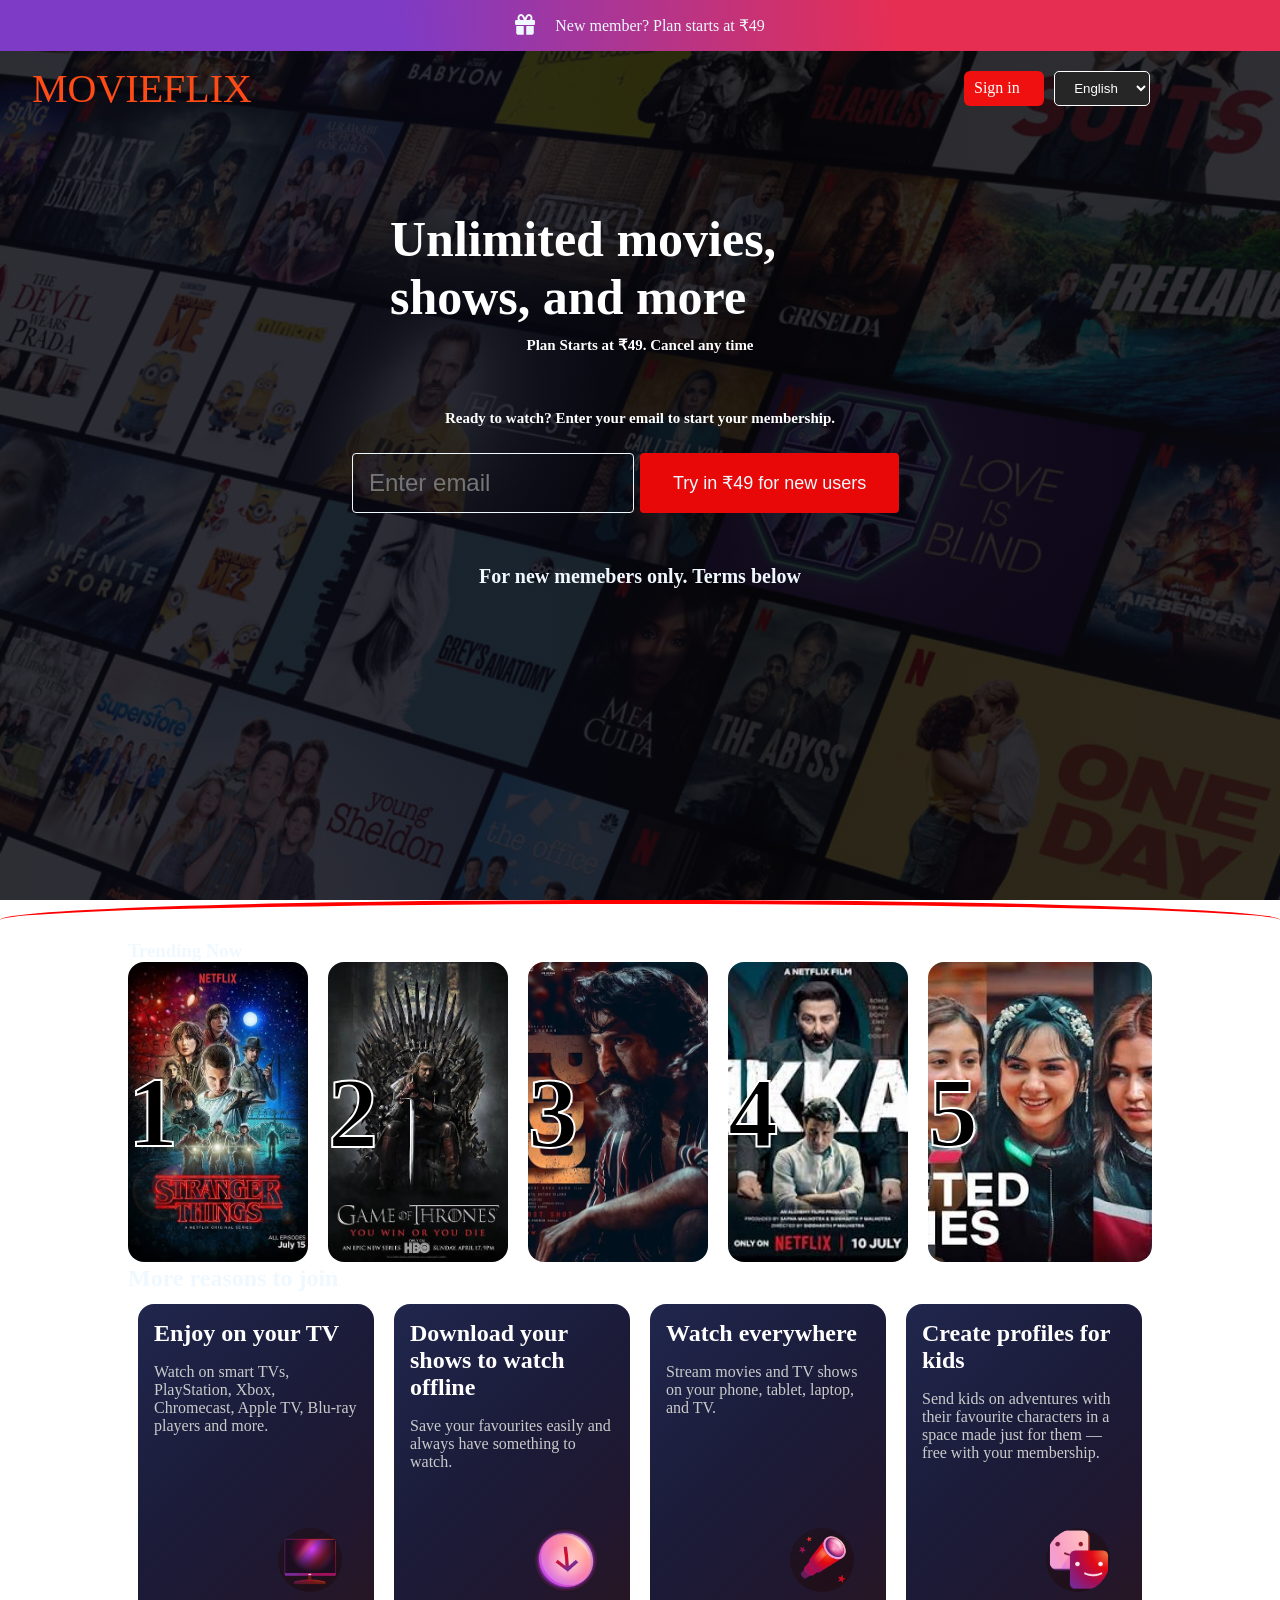
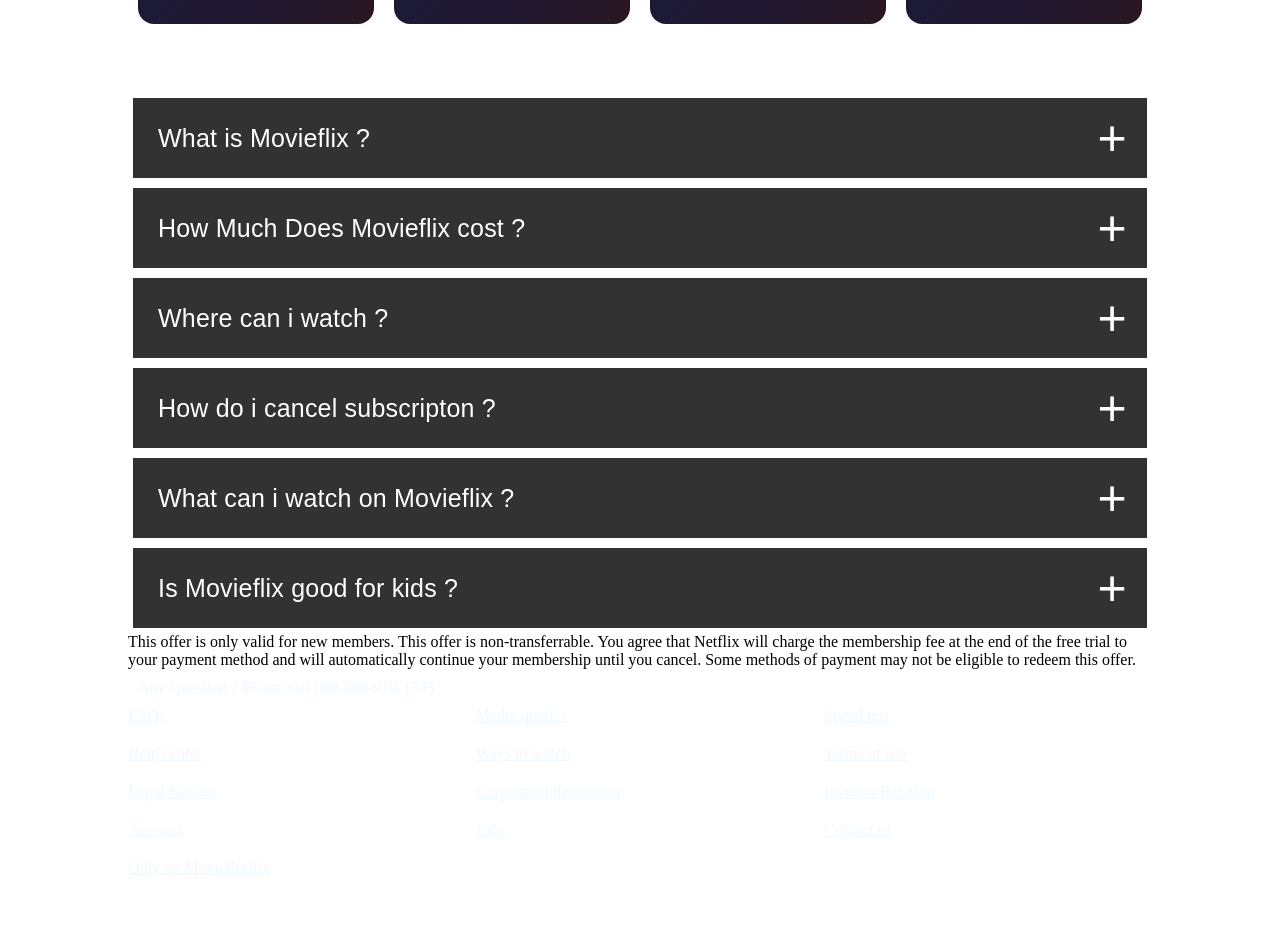
==== commit 6a2e45db: "Rebranded Netflix to Movieflix" ====
--- a/index.html
+++ b/index.html
@@ -14,7 +14,7 @@
             <!-- <img src="giftt.jpg" class="actimage11"> -->
              <i class="fa-solid fa-gift"></i>
          </div>
-         <a href="loginpage.html"> New to Moviflix? Try 14 days for &#8377;0</a>
+         <a href="loginpage.html">New member? Plan starts at &#8377;49</a>
       </div>
          <div class="page1">
             <div class="header">
@@ -29,9 +29,6 @@
                    <select name="language" id="language">
                     <option value="en">English</option>
                     <option value="hi">Hindi</option>
-                    <option value="fr">Marathi</option>
-                    <option value="es">Bengali</option>
-                    <option value="pj">Punjabi</option>
                    </select>
                 </div>
             </div>
@@ -44,7 +41,7 @@
           <div class="Mainheading">
           <h1>  Unlimited movies, shows, and more  </h1>
           </div>
-           <p> Plan Starts at &#8377;149. Cancel any time</p>
+           <p> Plan Starts at &#8377;49. Cancel any time </p>
            <br>
         </br>
 
@@ -52,7 +49,7 @@
               </div>
            <div class="inputcontainer"> 
              <div class="inputbox">  <input type="text" placeholder="Enter email" class="input-email"> </div>
-             <div class="inputbox">  <button id="login-btn"> Try in &#8377;0 for 14 days </button> </div>
+             <div class="inputbox">  <button id="login-btn"> Try in &#8377;49 for new users </button> </div>
            </div>
           <div> 
             <h3>For new memebers only. Terms below</h3>
@@ -154,7 +151,7 @@
            <div class="reasonbox">
            <div class="reasontext">
             <h2>Watch everywhere</h2>
-            <p> Stream unlimited movies and TV shows on your phone, tablet, laptop, and TV.
+            <p> Stream movies and TV shows on your phone, tablet, laptop, and TV.
 
             </p>
             </div>
@@ -198,23 +195,23 @@
       <div class="Questions">
       
          <div class="actquestion">
-            <h2>What is Netflix ?</h2>
+            <h2>What is Movieflix ?</h2>
             <i class="fa-solid fa-plus" id="plus-icon"></i> 
          </div>
          <div class="answer">
-            Netflix is a streaming service that offers a wide variety of award-winning TV shows, movies, anime, documentaries and more – on thousands of internet-connected devices.
+            Movieflix is a streaming service that offers a wide variety of award-winning TV shows, movies, anime, documentaries and more – on thousands of internet-connected devices.
 
 You can watch as much as you want, whenever you want, without a single ad – all for one low monthly price. There's always something new to discover, and new TV shows and movies are added every week!
          </div>
 
          <div class="actquestion">
-            <h2>  How Much Does Netflix cost ?</h2>
-             <i class="fa-solid fa-plus" id="plus-icon"></i>
-         </div>
-         <div class="answer">
-            New members can try 14 days of Netflix for ₹0. After the free trial ends, your plan will automatically renew at the regular price depending on the plan you select. Plans range from ₹149 to ₹649.
-
-Watch Netflix on your smartphone, tablet, Smart TV, laptop or streaming device. No extra costs, cancel at anytime.
+            <h2>  How Much Does Movieflix cost ?</h2>
+             <i class="fa-solid fa-plus" id="plus-icon"></i>
+         </div>
+         <div class="answer">
+            New members can try Movieflix for ₹49. After the free trial ends, your plan will automatically renew at the regular price depending on the plan you select. Plans range from ₹149 to ₹649.
+
+Watch Movieflixflix on your smartphone, tablet, Smart TV, laptop or streaming device. No extra costs, cancel at anytime.
          </div>
 
          <div class="actquestion" > 
@@ -222,8 +219,8 @@
              <i class="fa-solid fa-plus" id="plus-icon"></i>
          </div>
          <div class="answer">
-            Watch anywhere, anytime. Sign in with your Netflix account to watch instantly on the web at netflix.com from your personal computer or on any internet-connected device that offers the Netflix app, including smart TVs, smartphones, tablets, streaming media players and game consoles.
-You can also download your favourite shows with the iOS or Android app. Use downloads to watch while you're on the go and without an internet connection. Take Netflix with you anywhere.
+            Watch anywhere, anytime. Sign in with your Netflix account to watch instantly on the web at Movieflixflix.com from your personal computer or on any internet-connected device that offers the Movieflix app, including smart TVs, smartphones, tablets, streaming media players and game consoles.
+You can also download your favourite shows with the iOS or Android app. Use downloads to watch while you're on the go and without an internet connection. Take Movieflix with you anywhere.
          </div>
 
          <div class="actquestion" > 
@@ -231,24 +228,24 @@
              <i class="fa-solid fa-plus" id="plus-icon"></i>
          </div>
          <div class="answer">
-           <p> Netflix is flexible. You can easily cancel your account online in two clicks. There are no cancellation fees – start or stop your account </p>
+           <p> Movieflix is flexible. You can easily cancel your account online in two clicks. There are no cancellation fees – start or stop your account </p>
 
          </div>
 
          <div class="actquestion">
-            <h2>  What can i watch on Netflix ?</h2>
-             <i class="fa-solid fa-plus" id="plus-icon"></i>
-         </div>
-         <div class="answer">
-            Netflix has an extensive library of feature films, documentaries, shows, anime, award-winning Netflix originals, and more. Watch as much as you want, anytime you want.
+            <h2>  What can i watch on Movieflix ?</h2>
+             <i class="fa-solid fa-plus" id="plus-icon"></i>
+         </div>
+         <div class="answer">
+            Movieflix has an extensive library of feature films, documentaries, shows, anime, award-winning Netflix originals, and more. Watch as much as you want, anytime you want.
          </div>
 
          <div class="actquestion"> 
-            <h2> Is Netflix good for kids ? </h2>
-             <i class="fa-solid fa-plus" id="plus-icon"></i>
-         </div>
-         <div class="answer">
-            The Netflix Kids experience is included in your membership to give parents control while kids enjoy family-friendly TV shows and films in their own space.
+            <h2> Is Movieflix good for kids ? </h2>
+             <i class="fa-solid fa-plus" id="plus-icon"></i>
+         </div>
+         <div class="answer">
+            The Movieflix Kids experience is included in your membership to give parents control while kids enjoy family-friendly TV shows and films in their own space.
 
 Kids profiles come with PIN-protected parental controls that let you restrict the maturity rating of content kids can watch and block specific titles you don’t want kids to see.
          </div>
@@ -277,19 +274,15 @@
                <a href="">Account </a>
                <a href=""> Jobs</a>
                <a href="">Contact us</a>
-               <a href="">Only on Netflix</a>
+               <a href="">Only on Movieflixflix</a>
          
         </div>
            <div class="page4footer">
-             <p >© 2026 Nitin Maurya. Educational Project- Not Affiliated with Netflix </p>
+             <p >© 2026 Nitin Maurya. Movieflix is an educational portfolio project -Not Affiliated with Netflix</p>
            </div>
             </div>
         </div>
         
-
-
-
-
         <script src="script.js"></script>
     </body>
     </html>
